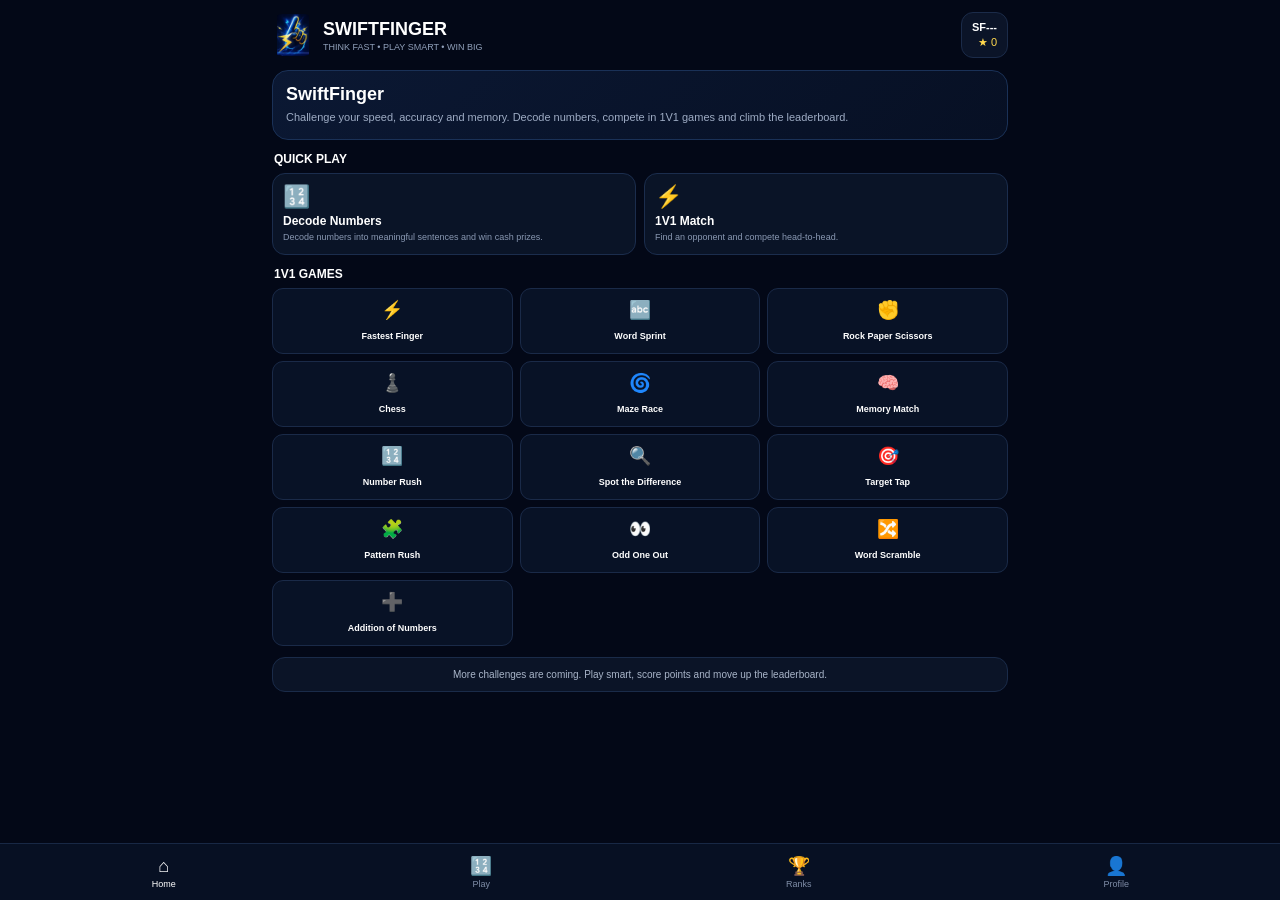
==== index-1.html @ 76d915e6 "Add files via upload" ====
<!DOCTYPE html>
<html lang="en">
<head>
<meta charset="UTF-8">
<meta name="viewport" content="width=device-width,initial-scale=1,maximum-scale=1,user-scalable=no">
<meta name="theme-color" content="#030817">
<title>SwiftFinger</title>
<script src="https://telegram.org/js/telegram-web-app.js"></script>
<style>
*{box-sizing:border-box}html,body{margin:0;padding:0;background:#030817;color:#fff;font-family:Arial,sans-serif}body{padding-bottom:70px}button{font:inherit}
.container{width:min(100%,760px);margin:auto;padding:12px}.header{display:flex;align-items:center;justify-content:space-between;gap:10px;margin-bottom:12px}
.brand{display:flex;align-items:center;gap:9px}.logo{width:42px;height:42px;object-fit:contain;border-radius:10px}.brand-name{font-weight:900;font-size:18px}.tagline{font-size:9px;color:#91a0ba;margin-top:2px}
.player-box{background:#0b1428;border:1px solid #1b2b49;border-radius:12px;padding:8px 10px;text-align:right}.player-id{font-size:11px;font-weight:800}.score{font-size:11px;color:#ffd84d;margin-top:3px}
.hero{background:linear-gradient(135deg,#0b1833,#071024);border:1px solid #1a3157;border-radius:16px;padding:13px;margin-bottom:11px}.hero h1{font-size:18px;margin:0 0 5px}.hero p{font-size:11px;color:#9eacc4;margin:0;line-height:1.45}
.section-title{font-size:12px;font-weight:900;margin:12px 2px 7px;text-transform:uppercase}.feature-grid{display:grid;grid-template-columns:repeat(2,1fr);gap:8px}
.feature{border:1px solid #1b2d4d;border-radius:13px;background:#0a1427;padding:10px;min-height:82px;cursor:pointer}.feature:active{transform:scale(.98)}.feature .icon{font-size:22px;margin-bottom:4px}.feature h3{font-size:12px;margin:0 0 3px}.feature p{font-size:9px;color:#8998b2;margin:0;line-height:1.35}
.game-grid{display:grid;grid-template-columns:repeat(3,1fr);gap:7px}.gameChoice{border:1px solid #1a2a48;background:#081226;color:#fff;border-radius:11px;padding:9px 5px;min-height:66px;text-align:center;cursor:pointer;animation:gameIn .25s ease both;transition:.18s}.gameChoice:active{transform:scale(.96)}.gameChoice .game-icon{font-size:18px;display:block;margin-bottom:4px}.gameChoice .game-name{font-size:9px;font-weight:800;line-height:1.15}
.promo{margin-top:11px;background:#0b1427;border:1px solid #1a2b49;border-radius:13px;padding:11px;font-size:10px;color:#a9b5c9;text-align:center}.bottom-nav{position:fixed;left:0;right:0;bottom:0;background:#071023;border-top:1px solid #182845;display:grid;grid-template-columns:repeat(4,1fr);padding:7px 5px;z-index:50}.nav-btn{background:none;border:0;color:#7f8da7;font-size:9px;padding:4px}.nav-btn span{display:block;font-size:18px;margin-bottom:2px}.nav-btn.active{color:#fff}
.overlay{position:fixed;inset:0;background:rgba(0,0,0,.72);display:none;align-items:center;justify-content:center;padding:18px;z-index:100}.modal{width:min(100%,420px);background:#09142a;border:1px solid #233a60;border-radius:17px;padding:17px}.modal h2{font-size:17px;margin:0 0 7px}.modal p{font-size:11px;color:#9caac0;line-height:1.45}.close{width:100%;border:0;border-radius:10px;padding:10px;background:#162744;color:#fff;margin-top:10px}.status{padding:10px;border-radius:10px;background:#071126;border:1px solid #1a2c4b;font-size:11px;margin-top:9px}.searching{font-weight:900;letter-spacing:.5px}
.announcement{background:#0c1931;border:1px solid #263d63;border-radius:12px;padding:12px;text-align:center}.announcement strong{display:block;font-size:14px;margin-bottom:5px}.announcement small{color:#99a8c0;font-size:10px}@keyframes gameIn{from{opacity:0;transform:translateY(5px)}to{opacity:1;transform:none}}
@media(max-width:380px){.container{padding:9px}.game-grid{gap:5px}.gameChoice{min-height:61px;padding:7px 3px}.gameChoice .game-name{font-size:8px}.feature{min-height:76px;padding:8px}}
</style>
</head>
<body>
<div class="container">
<header class="header"><div class="brand"><img class="logo" src="swiftfinger-logo.png" alt="SwiftFinger"><div><div class="brand-name">SWIFTFINGER</div><div class="tagline">THINK FAST • PLAY SMART • WIN BIG</div></div></div><div class="player-box"><div class="player-id" id="playerId">SF---</div><div class="score">★ <span id="playerScore">0</span></div></div></header>
<section class="hero"><h1>SwiftFinger</h1><p>Challenge your speed, accuracy and memory. Decode numbers, compete in 1V1 games and climb the leaderboard.</p></section>
<div class="section-title">Quick Play</div><div class="feature-grid"><div class="feature" onclick="openDecode()"><div class="icon">🔢</div><h3>Decode Numbers</h3><p>Decode numbers into meaningful sentences and win cash prizes.</p></div><div class="feature" onclick="openMatchMenu()"><div class="icon">⚡</div><h3>1V1 Match</h3><p>Find an opponent and compete head-to-head.</p></div></div>
<div class="section-title">1V1 Games</div><div class="game-grid" id="gameGrid"></div><div class="promo">More challenges are coming. Play smart, score points and move up the leaderboard.</div>
</div>
<nav class="bottom-nav"><button class="nav-btn active" onclick="showHome()"><span>⌂</span>Home</button><button class="nav-btn" onclick="openDecode()"><span>🔢</span>Play</button><button class="nav-btn" onclick="openLeaderboard()"><span>🏆</span>Ranks</button><button class="nav-btn" onclick="openProfile()"><span>👤</span>Profile</button></nav>
<div class="overlay" id="overlay"><div class="modal"><h2 id="modalTitle">SwiftFinger</h2><p id="modalText"></p><div id="modalContent"></div><button class="close" onclick="closeModal()">Close</button></div></div>
<script>
"use strict";
const CONFIG={supabaseUrl:"https://skceglrwxcdkyktbzmnq.supabase.co",telegramAuthUrl:"https://skceglrwxcdkyktbzmnq.supabase.co/functions/v1/telegram-auth",authTimeoutMs:10000,statsRefreshMs:5000,matchmakingTimeoutMs:10000};
const GAME_MODES=[
{key:"fastest_finger",name:"Fastest Finger",icon:"⚡"},{key:"word_sprint",name:"Word Sprint",icon:"🔤"},{key:"rock_paper_scissors",name:"Rock Paper Scissors",icon:"✊"},{key:"chess",name:"Chess",icon:"♟️"},{key:"maze_race",name:"Maze Race",icon:"🌀"},{key:"memory_match",name:"Memory Match",icon:"🧠"},{key:"number_rush",name:"Number Rush",icon:"🔢"},{key:"spot_the_difference",name:"Spot the Difference",icon:"🔍"},{key:"target_tap",name:"Target Tap",icon:"🎯"},{key:"pattern_rush",name:"Pattern Rush",icon:"🧩"},{key:"odd_one_out",name:"Odd One Out",icon:"👀"},{key:"word_scramble",name:"Word Scramble",icon:"🔀"},{key:"addition_of_numbers",name:"Addition of Numbers",icon:"➕"}];
let currentPlayer=null,currentMatch=null,matchmakingBusy=false;
function $(id){return document.getElementById(id)}
function showModal(title,text,content=""){$("modalTitle").textContent=title;$("modalText").textContent=text;$("modalContent").innerHTML=content;$("overlay").style.display="flex"}
function closeModal(){$("overlay").style.display="none"}
function showHome(){closeModal();window.scrollTo({top:0,behavior:"smooth"})}
function fetchWithTimeout(url,options={},timeout=10000){const c=new AbortController(),t=setTimeout(()=>c.abort(),timeout);return fetch(url,{...options,signal:c.signal}).finally(()=>clearTimeout(t))}
function displayPlayer(player){currentPlayer=player;if(!player)return;const id=Number(player.id||0);$("playerId").textContent=id?"SF"+String(id).padStart(3,"0")+" ✓":"SF---";$("playerScore").textContent=Number(player.rating||player.score||0)}
function buildGameGrid(){const grid=$("gameGrid");GAME_MODES.forEach((mode,i)=>{const b=document.createElement("button");b.className="gameChoice";b.style.animationDelay=i*35+"ms";b.innerHTML='<span class="game-icon">'+mode.icon+'</span><span class="game-name">'+mode.name+"</span>";b.onclick=()=>findMatch(mode.key);grid.appendChild(b)})}
async function initializeTelegram(){try{if(window.Telegram&&Telegram.WebApp){Telegram.WebApp.ready();Telegram.WebApp.expand();console.log("Telegram Web App initialized")}}catch(e){console.error(e)}}
async function authenticateTelegram(){const tg=window.Telegram&&Telegram.WebApp?Telegram.WebApp:null,initData=tg?tg.initData:"";if(!initData)return null;try{const r=await fetchWithTimeout(CONFIG.telegramAuthUrl,{method:"POST",headers:{"Content-Type":"application/json"},body:JSON.stringify({initData})},CONFIG.authTimeoutMs);if(!r.ok)throw new Error("Authentication HTTP "+r.status);const d=await r.json(),p=d.player||d.user||d;if(p&&p.id)displayPlayer(p);return p}catch(e){console.error("Telegram authentication:",e);return null}}
async function refreshStats(){try{const r=await fetchWithTimeout(CONFIG.supabaseUrl+"/rest/v1/rpc/get_matchmaking_stats",{method:"POST",headers:{"Content-Type":"application/json"}},5000);if(r.ok)console.log("Matchmaking stats:",await r.json())}catch(e){console.warn("Stats refresh:",e)}}
function openDecode(){showModal("Decode Numbers","The Decode Numbers challenge will open here.",'<div class="announcement"><strong>🔢 Decode Numbers</strong><small>Decode the number sequence into a meaningful sentence.</small></div>')}
function openLeaderboard(){showModal("Leaderboard","Leaderboard is available from the SwiftFinger ranking section.")}
function openProfile(){if(currentPlayer)showModal("Profile","Your SwiftFinger player profile.",'<div class="status">Player ID: SF'+String(currentPlayer.id).padStart(3,"0")+'<br>Rating: '+Number(currentPlayer.rating||0)+"</div>");else showModal("Profile","Your player profile will appear after Telegram authentication.")}
function openMatchMenu(){showModal("1V1 Match","Choose a game below to search for an opponent.",'<div class="status">Select any 1V1 game card. SwiftFinger will search for another player in the same mode.</div>')}
function setGameButtonsDisabled(d){document.querySelectorAll(".gameChoice").forEach(b=>{b.disabled=d;b.style.opacity=d?".55":"1"})}
async function findMatch(key){
if(matchmakingBusy)return;if(!currentPlayer||!currentPlayer.id){showModal("Player Required","Your SwiftFinger player account has not been authenticated yet.");return}
matchmakingBusy=true;currentMatch=null;setGameButtonsDisabled(true);const mode=GAME_MODES.find(m=>m.key===key);
showModal("1V1 Match","Searching for an opponent...",'<div class="status searching">SEARCHING...</div>');
try{
const r=await fetchWithTimeout(CONFIG.supabaseUrl+"/rest/v1/rpc/find_match",{method:"POST",headers:{"Content-Type":"application/json","Accept":"application/json"},body:JSON.stringify({p_player_id:Number(currentPlayer.id),p_game_mode_key:key})},CONFIG.matchmakingTimeoutMs);
const raw=await r.text();let d=null;try{d=raw?JSON.parse(raw):null}catch(e){d=raw}console.log("find_match response:",r.status,d);
if(!r.ok)throw new Error((d&&d.message)||(d&&d.error)||"Matchmaking failed (HTTP "+r.status+")");
const m=Array.isArray(d)?d[0]:d;if(!m)throw new Error("No match response received.");currentMatch=m;
if(m.status==="waiting")showModal("Searching...","You're in the matchmaking queue for "+(mode?mode.name:key)+".",'<div class="status">Waiting for another player to join. Keep this screen open.</div>');
else if(m.status==="active")showModal("Match Found! ⚡","Your opponent has been found.",'<div class="status">Match ID: '+String(m.id||"")+'<br>Game: '+(mode?mode.name:key)+'<br>Player 1: '+String(m.player1_id)+'<br>Player 2: '+String(m.player2_id)+"</div>");
else showModal("Match Update","Match status: "+String(m.status||"unknown"));
}catch(e){console.error("findMatch error:",e);showModal("Matchmaking Error",e&&e.message?e.message:"Unable to find a match.",'<div class="status">Please try again.</div>')}
finally{matchmakingBusy=false;setGameButtonsDisabled(false)}
}
window.addEventListener("unhandledrejection",e=>console.error("SwiftFinger promise:",e.reason));
buildGameGrid();
async function initialize(){console.log("Starting SwiftFinger");await initializeTelegram();await authenticateTelegram();await refreshStats();setInterval(refreshStats,CONFIG.statsRefreshMs);console.log("SwiftFinger initialized")}
initialize();
</script>
</body>
</html>
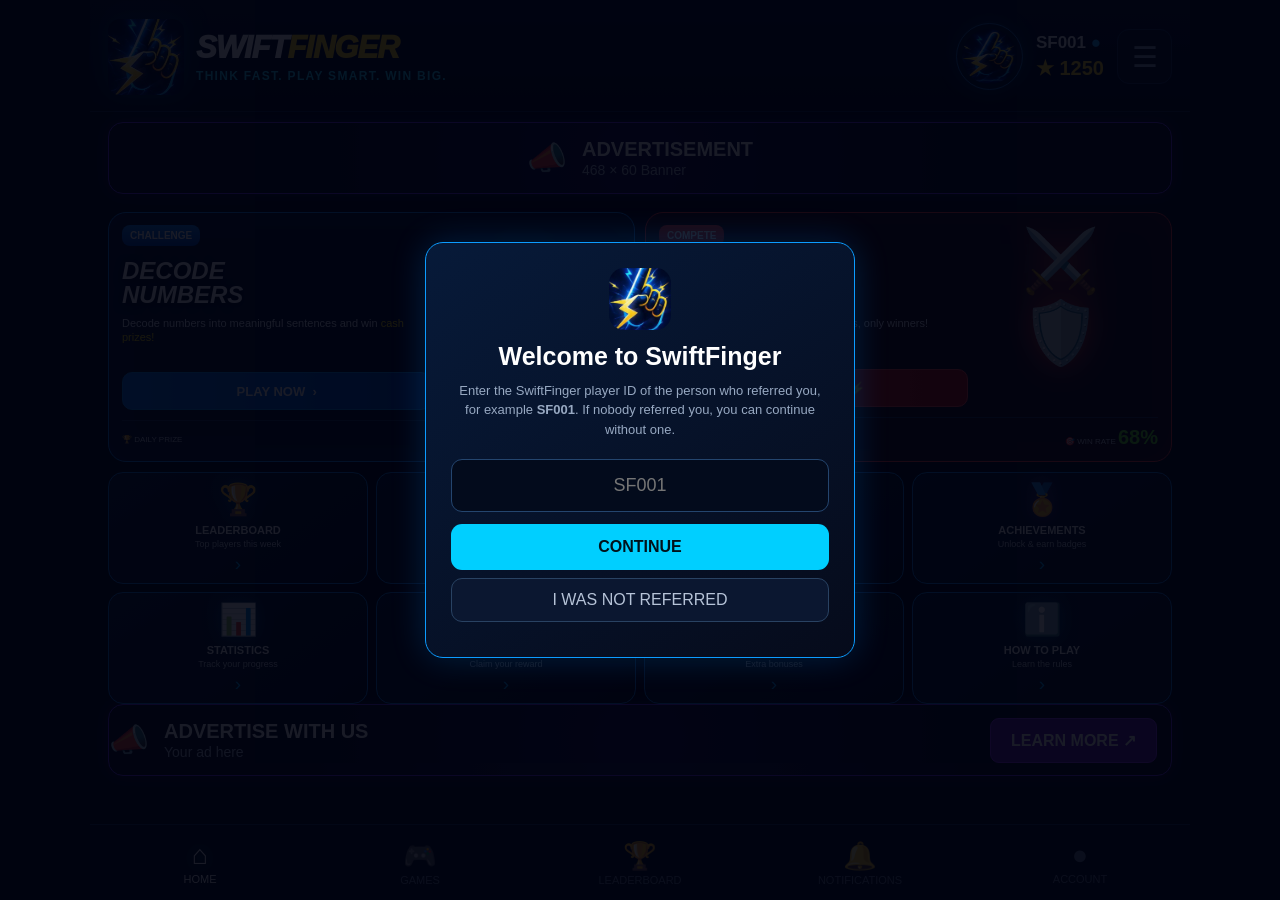
==== commit 0a5d1977: "Add files via upload" ====
--- a/index-1.html
+++ b/index-1.html
@@ -7,69 +7,715 @@
 <title>SwiftFinger</title>
 <script src="https://telegram.org/js/telegram-web-app.js"></script>
 <style>
-*{box-sizing:border-box}html,body{margin:0;padding:0;background:#030817;color:#fff;font-family:Arial,sans-serif}body{padding-bottom:70px}button{font:inherit}
-.container{width:min(100%,760px);margin:auto;padding:12px}.header{display:flex;align-items:center;justify-content:space-between;gap:10px;margin-bottom:12px}
-.brand{display:flex;align-items:center;gap:9px}.logo{width:42px;height:42px;object-fit:contain;border-radius:10px}.brand-name{font-weight:900;font-size:18px}.tagline{font-size:9px;color:#91a0ba;margin-top:2px}
-.player-box{background:#0b1428;border:1px solid #1b2b49;border-radius:12px;padding:8px 10px;text-align:right}.player-id{font-size:11px;font-weight:800}.score{font-size:11px;color:#ffd84d;margin-top:3px}
-.hero{background:linear-gradient(135deg,#0b1833,#071024);border:1px solid #1a3157;border-radius:16px;padding:13px;margin-bottom:11px}.hero h1{font-size:18px;margin:0 0 5px}.hero p{font-size:11px;color:#9eacc4;margin:0;line-height:1.45}
-.section-title{font-size:12px;font-weight:900;margin:12px 2px 7px;text-transform:uppercase}.feature-grid{display:grid;grid-template-columns:repeat(2,1fr);gap:8px}
-.feature{border:1px solid #1b2d4d;border-radius:13px;background:#0a1427;padding:10px;min-height:82px;cursor:pointer}.feature:active{transform:scale(.98)}.feature .icon{font-size:22px;margin-bottom:4px}.feature h3{font-size:12px;margin:0 0 3px}.feature p{font-size:9px;color:#8998b2;margin:0;line-height:1.35}
-.game-grid{display:grid;grid-template-columns:repeat(3,1fr);gap:7px}.gameChoice{border:1px solid #1a2a48;background:#081226;color:#fff;border-radius:11px;padding:9px 5px;min-height:66px;text-align:center;cursor:pointer;animation:gameIn .25s ease both;transition:.18s}.gameChoice:active{transform:scale(.96)}.gameChoice .game-icon{font-size:18px;display:block;margin-bottom:4px}.gameChoice .game-name{font-size:9px;font-weight:800;line-height:1.15}
-.promo{margin-top:11px;background:#0b1427;border:1px solid #1a2b49;border-radius:13px;padding:11px;font-size:10px;color:#a9b5c9;text-align:center}.bottom-nav{position:fixed;left:0;right:0;bottom:0;background:#071023;border-top:1px solid #182845;display:grid;grid-template-columns:repeat(4,1fr);padding:7px 5px;z-index:50}.nav-btn{background:none;border:0;color:#7f8da7;font-size:9px;padding:4px}.nav-btn span{display:block;font-size:18px;margin-bottom:2px}.nav-btn.active{color:#fff}
-.overlay{position:fixed;inset:0;background:rgba(0,0,0,.72);display:none;align-items:center;justify-content:center;padding:18px;z-index:100}.modal{width:min(100%,420px);background:#09142a;border:1px solid #233a60;border-radius:17px;padding:17px}.modal h2{font-size:17px;margin:0 0 7px}.modal p{font-size:11px;color:#9caac0;line-height:1.45}.close{width:100%;border:0;border-radius:10px;padding:10px;background:#162744;color:#fff;margin-top:10px}.status{padding:10px;border-radius:10px;background:#071126;border:1px solid #1a2c4b;font-size:11px;margin-top:9px}.searching{font-weight:900;letter-spacing:.5px}
-.announcement{background:#0c1931;border:1px solid #263d63;border-radius:12px;padding:12px;text-align:center}.announcement strong{display:block;font-size:14px;margin-bottom:5px}.announcement small{color:#99a8c0;font-size:10px}@keyframes gameIn{from{opacity:0;transform:translateY(5px)}to{opacity:1;transform:none}}
-@media(max-width:380px){.container{padding:9px}.game-grid{gap:5px}.gameChoice{min-height:61px;padding:7px 3px}.gameChoice .game-name{font-size:8px}.feature{min-height:76px;padding:8px}}
+*{box-sizing:border-box;margin:0;padding:0}
+html,body{min-height:100%;background:#030817;color:#fff;font-family:Arial,Helvetica,sans-serif}
+body{padding-bottom:82px}
+button{font:inherit}
+button:active{transform:scale(.98)}
+.hidden{display:none!important}
+#loadingScreen{position:fixed;inset:0;z-index:99999;background:#030817;display:flex;flex-direction:column;align-items:center;justify-content:center}
+.loadingLogo{width:82px;height:82px;object-fit:cover;border-radius:20px;box-shadow:0 0 35px rgba(0,170,255,.35)}
+.loadingTitle{margin-top:16px;font-size:25px;font-weight:900;letter-spacing:2px}
+.loadingText{margin-top:8px;color:#8ea1bd;font-size:13px}
+.spinner{width:30px;height:30px;margin-top:20px;border:3px solid #182849;border-top-color:#00d9ff;border-radius:50%;animation:spin .8s linear infinite}
+@keyframes spin{to{transform:rotate(360deg)}}
+#app{display:none;max-width:1100px;margin:auto}
+.header{min-height:112px;padding:12px 18px 10px;display:flex;align-items:center;justify-content:space-between;border-bottom:1px solid #12264a;background:linear-gradient(180deg,#07112c,#030817)}
+.brandArea{display:flex;align-items:center;min-width:0}
+.brandLogo{width:76px;height:76px;object-fit:cover;border-radius:12px;margin-right:12px;filter:drop-shadow(0 0 12px rgba(0,178,255,.25))}
+.brandName{font-size:31px;font-weight:1000;font-style:italic;letter-spacing:-1px}
+.brandName span{color:#ffd21a}
+.tagline{margin-top:3px;color:#28d7ff;font-size:12px;font-weight:bold;letter-spacing:1.3px}
+.playerArea{display:flex;align-items:center;gap:13px}
+.avatar{width:67px;height:67px;border:1px solid #2472ba;border-radius:50%;padding:5px;background:#07152f;box-shadow:0 0 18px rgba(0,180,255,.25)}
+.playerInfo{text-align:left}
+.playerId{font-size:17px;font-weight:900}
+.verified{color:#22aaff}
+.playerScore{color:#ffd21a;font-size:20px;font-weight:900;margin-top:3px}
+.menuBtn{width:55px;height:55px;border:1px solid #1a3560;border-radius:12px;background:#07142c;color:#9cb0cc;font-size:29px}
+.main{padding:10px 18px 24px}
+.adTop,.adBottom{border:1px solid #7138ff;border-radius:15px;background:radial-gradient(circle at 50% 50%,#17134a,#070b20 65%);min-height:72px;display:flex;align-items:center;justify-content:center;margin-bottom:18px;box-shadow:0 0 16px rgba(102,51,255,.18)}
+.adIcon{font-size:32px;margin-right:15px}
+.adText{text-align:left}
+.adText strong{display:block;font-size:20px}
+.adText small{color:#b7c2d8;font-size:14px}
+.heroGrid{display:grid;grid-template-columns:repeat(2,minmax(0,1fr));gap:10px}
+.heroCard{position:relative;min-height:250px;border-radius:18px;overflow:hidden;background:#07132e;border:1px solid #168dff;box-shadow:inset 0 0 35px rgba(0,75,180,.15)}
+.heroCard.red{border-color:#ff3e3e;background:#170b16;box-shadow:inset 0 0 35px rgba(255,30,30,.12)}
+.heroCard .art{position:absolute;right:0;top:13%;width:42%;height:42%;display:flex;align-items:center;justify-content:center;font-size:72px;opacity:.95;text-shadow:0 0 35px #00baff}
+.heroCard.red .art{font-size:62px;text-shadow:0 0 30px #ff3b3b}
+.cardContent{position:relative;z-index:2;padding:12px 13px;height:100%;display:flex;flex-direction:column}
+.badge{display:inline-flex;align-items:center;align-self:flex-start;padding:5px 8px;border-radius:8px;background:linear-gradient(#168aff,#034bc4);font-size:10px;font-weight:900}
+.red .badge{background:linear-gradient(#ff4a4a,#be1111)}
+.heroCard h2{font-size:24px;line-height:.98;margin-top:13px;font-style:italic;max-width:57%;text-shadow:0 2px 8px #000}
+.red h2{max-width:55%}
+.heroDesc{font-size:11px;line-height:1.3;color:#eef4ff;max-width:58%;margin-top:10px}
+.heroDesc em{color:#ffe000;font-style:normal}
+.playBtn{margin-top:auto;margin-bottom:10px;width:62%;min-height:38px;border:1px solid #0d96ff;border-radius:10px;background:linear-gradient(90deg,#087cff,#0953cf);color:#fff;font-size:13px;font-weight:900}
+.red .playBtn{border-color:#ff4545;background:linear-gradient(90deg,#e72525,#bd1010)}
+.cardStats{border-top:1px solid #1c3761;padding-top:8px;display:flex;justify-content:space-between;align-items:center}
+.statLabel{font-size:8px;color:#d7deec;text-transform:uppercase}
+.statValue{font-size:17px;color:#61ef25;font-weight:900}
+.tiles{display:grid;grid-template-columns:repeat(4,1fr);gap:8px;margin-top:10px}
+.tile{min-height:112px;border:1px solid #1584ed;border-radius:15px;background:linear-gradient(145deg,#071b3d,#061025);display:flex;flex-direction:column;align-items:center;justify-content:center;text-align:center;padding:8px;cursor:pointer}
+.tileIcon{font-size:31px;margin-bottom:6px;filter:drop-shadow(0 0 9px rgba(0,160,255,.4))}
+.tile:nth-child(3) .tileIcon,.tile:nth-child(4) .tileIcon,.tile:nth-child(6) .tileIcon{filter:drop-shadow(0 0 9px rgba(160,60,255,.45))}
+.tile h3{font-size:11px;margin-bottom:3px}
+.tile p{font-size:9px;color:#d0d8e8;line-height:1.3}
+.arrow{color:#00aaff;font-size:19px;margin-top:2px}
+.screen{display:none}
+.screen.active{display:block}
+.backRow{display:flex;align-items:center;gap:12px;margin:8px 0 15px}
+.backBtn{border:1px solid #1a3a66;background:#07152e;color:#dce8ff;border-radius:10px;padding:10px 14px}
+.screenTitle{font-size:28px;font-weight:900}
+.matchStats{display:grid;grid-template-columns:repeat(3,1fr);gap:10px;margin-bottom:15px}
+.matchStat{border:1px solid #174b7d;border-radius:12px;background:#07152e;padding:13px;text-align:center}
+.matchStat strong{display:block;font-size:24px;color:#20d9ff}
+.matchStat span{font-size:11px;color:#9eacc2;text-transform:uppercase}
+.gameList{display:grid;grid-template-columns:repeat(3,1fr);gap:8px}
+.gameChoice{border:1px solid #194a78;background:#07152e;border-radius:11px;padding:10px;cursor:pointer;transition:transform .18s ease,box-shadow .22s ease,border-color .22s ease;animation:gameIn .42s ease both}
+.gameChoice .gameIcon{font-size:27px;transition:transform .22s ease}
+.gameChoice h3{margin-top:5px;font-size:13px}
+.gameChoice p{margin-top:3px;color:#8294af;font-size:10px;line-height:1.25}
+.matchBtn{margin-top:8px;width:100%;border:0;border-radius:8px;background:#0a8fff;color:#fff;padding:8px;font-size:11px;font-weight:900;transition:transform .18s ease,filter .18s ease}
+@keyframes gameIn{from{opacity:0;transform:translateY(8px)}to{opacity:1;transform:translateY(0)}}
+.gameChoice:hover{transform:translateY(-2px);border-color:#00aaff;box-shadow:0 0 15px rgba(0,170,255,.16)}
+.gameChoice:hover .gameIcon{transform:scale(1.08)}
+.matchBtn:hover{filter:brightness(1.12)}
+#referralOverlay{position:fixed;inset:0;background:rgba(0,3,15,.9);z-index:90000;display:none;align-items:center;justify-content:center;padding:20px}
+.referralBox{width:100%;max-width:430px;border:1px solid #0c9cff;border-radius:18px;background:linear-gradient(145deg,#071a39,#060b1b);padding:25px;box-shadow:0 0 35px rgba(0,150,255,.2)}
+.referralLogo{width:62px;height:62px;border-radius:15px;object-fit:cover;display:block;margin:0 auto 12px}
+.referralBox h2{text-align:center;font-size:25px}
+.referralBox p{text-align:center;color:#98a9c2;font-size:13px;line-height:1.5;margin:10px 0 20px}
+.referralInput{width:100%;padding:15px;border-radius:11px;border:1px solid #24456e;background:#030b1c;color:#fff;outline:none;font-size:18px;text-align:center;text-transform:uppercase}
+.referralContinue{width:100%;padding:14px;margin-top:12px;border:0;border-radius:11px;background:#00cfff;color:#00121b;font-weight:900}
+.skipBtn{width:100%;padding:12px;margin-top:8px;border:1px solid #294262;border-radius:11px;background:#0b1730;color:#b6c3d7}
+.modal{position:fixed;inset:0;z-index:7000;background:rgba(0,0,0,.78);display:none;align-items:center;justify-content:center;padding:20px}
+.modalBox{max-width:430px;width:100%;background:#08152d;border:1px solid #1c6db1;border-radius:17px;padding:22px}
+.modalBox h2{font-size:23px}
+.modalBox p{color:#a8b5c9;line-height:1.5;font-size:13px;margin-top:10px}
+.closeBtn{width:100%;padding:13px;margin-top:16px;border:1px solid #294565;border-radius:10px;background:#101f3a;color:#fff}
+#toast{position:fixed;z-index:8000;left:50%;bottom:88px;transform:translateX(-50%);display:none;background:#101e36;border:1px solid #315174;border-radius:10px;padding:12px 17px;font-size:13px;white-space:nowrap}
+.bottomNav{position:fixed;left:0;right:0;bottom:0;height:76px;background:rgba(4,12,29,.97);border-top:1px solid #17355d;display:grid;grid-template-columns:repeat(5,1fr);z-index:6000;max-width:1100px;margin:auto}
+.navBtn{border:0;background:none;color:#697b98;font-size:11px;cursor:pointer}
+.navBtn span{display:block;font-size:27px;margin-bottom:2px}
+.navBtn.active{color:#fff}
+.navBtn.active span{filter:drop-shadow(0 0 8px #00baff)}
+@media(max-width:480px){
+.header{padding:8px 9px}.main{padding:7px 9px 18px}
+.brandLogo{width:50px;height:50px;margin-right:6px}.brandName{font-size:18px}
+.tagline{font-size:7px;letter-spacing:.6px}.playerId{font-size:11px}
+.playerScore{font-size:14px}.avatar{display:none}.menuBtn{width:40px;height:40px}
+.adTop{min-height:55px}.adIcon{font-size:22px}.adText strong{font-size:14px}.adText small{font-size:10px}
+.heroGrid{grid-template-columns:repeat(2,minmax(0,1fr));gap:6px}
+.heroCard{min-height:190px;border-radius:12px}
+.cardContent{padding:9px}
+.badge{padding:4px 6px;font-size:8px}
+.heroCard h2{font-size:18px;margin-top:11px}
+.heroDesc{font-size:8px;margin-top:8px;max-width:60%}
+.playBtn{font-size:9px;width:68%;min-height:29px;margin-bottom:7px}
+.heroCard .art{right:-2%;top:16%;font-size:48px}
+.heroCard.red .art{font-size:42px}
+.cardStats{padding-top:6px}.statLabel{font-size:7px}.statValue{font-size:14px}
+.tiles{grid-template-columns:repeat(4,1fr);gap:6px}.tile{min-height:86px;padding:6px}
+.tileIcon{font-size:23px;margin-bottom:4px}.tile h3{font-size:8px}.tile p{font-size:6.5px}.arrow{font-size:16px}
+.matchStats{grid-template-columns:1fr 1fr 1fr}.matchStat strong{font-size:18px}.matchStat span{font-size:8px}
+.gameList{grid-template-columns:repeat(2,1fr);gap:7px}.gameChoice{padding:9px}
+}
 </style>
 </head>
 <body>
-<div class="container">
-<header class="header"><div class="brand"><img class="logo" src="swiftfinger-logo.png" alt="SwiftFinger"><div><div class="brand-name">SWIFTFINGER</div><div class="tagline">THINK FAST • PLAY SMART • WIN BIG</div></div></div><div class="player-box"><div class="player-id" id="playerId">SF---</div><div class="score">★ <span id="playerScore">0</span></div></div></header>
-<section class="hero"><h1>SwiftFinger</h1><p>Challenge your speed, accuracy and memory. Decode numbers, compete in 1V1 games and climb the leaderboard.</p></section>
-<div class="section-title">Quick Play</div><div class="feature-grid"><div class="feature" onclick="openDecode()"><div class="icon">🔢</div><h3>Decode Numbers</h3><p>Decode numbers into meaningful sentences and win cash prizes.</p></div><div class="feature" onclick="openMatchMenu()"><div class="icon">⚡</div><h3>1V1 Match</h3><p>Find an opponent and compete head-to-head.</p></div></div>
-<div class="section-title">1V1 Games</div><div class="game-grid" id="gameGrid"></div><div class="promo">More challenges are coming. Play smart, score points and move up the leaderboard.</div>
-</div>
-<nav class="bottom-nav"><button class="nav-btn active" onclick="showHome()"><span>⌂</span>Home</button><button class="nav-btn" onclick="openDecode()"><span>🔢</span>Play</button><button class="nav-btn" onclick="openLeaderboard()"><span>🏆</span>Ranks</button><button class="nav-btn" onclick="openProfile()"><span>👤</span>Profile</button></nav>
-<div class="overlay" id="overlay"><div class="modal"><h2 id="modalTitle">SwiftFinger</h2><p id="modalText"></p><div id="modalContent"></div><button class="close" onclick="closeModal()">Close</button></div></div>
+
+<div id="loadingScreen">
+<img class="loadingLogo" src="swiftfinger-logo.png" alt="SwiftFinger">
+<div class="loadingTitle">SWIFTFINGER</div>
+<div id="loadingText" class="loadingText">Starting SwiftFinger...</div>
+<div class="spinner"></div>
+</div>
+
+<div id="referralOverlay">
+<div class="referralBox">
+<img class="referralLogo" src="swiftfinger-logo.png" alt="">
+<h2>Welcome to SwiftFinger</h2>
+<p>Enter the SwiftFinger player ID of the person who referred you, for example <b>SF001</b>. If nobody referred you, you can continue without one.</p>
+<input id="referralInput" class="referralInput" maxlength="12" placeholder="SF001" autocomplete="off">
+<button class="referralContinue" onclick="submitReferral()">CONTINUE</button>
+<button class="skipBtn" onclick="submitReferral(true)">I WAS NOT REFERRED</button>
+<div id="referralError" style="color:#ff7070;text-align:center;font-size:12px;margin-top:10px"></div>
+</div>
+</div>
+
+<div id="app">
+<header class="header">
+<div class="brandArea">
+<img class="brandLogo" src="swiftfinger-logo.png" alt="SwiftFinger logo">
+<div>
+<div class="brandName">SWIFT<span>FINGER</span></div>
+<div class="tagline">THINK FAST. PLAY SMART. WIN BIG.</div>
+</div>
+</div>
+<div class="playerArea">
+<img class="avatar" src="swiftfinger-logo.png" alt="">
+<div class="playerInfo">
+<div id="playerId" class="playerId">SF001 <span class="verified">●</span></div>
+<div id="playerScore" class="playerScore">★ 1250</div>
+</div>
+<button class="menuBtn" onclick="showToast('Menu')">☰</button>
+</div>
+</header>
+
+<main class="main">
+<section id="homeScreen" class="screen active">
+<div class="adTop"><div class="adIcon">📣</div><div class="adText"><strong>ADVERTISEMENT</strong><small>468 × 60 Banner</small></div></div>
+<div class="heroGrid">
+<div class="heroCard">
+<div class="art">❓</div>
+<div class="cardContent">
+<span class="badge">CHALLENGE</span>
+<h2>DECODE<br>NUMBERS</h2>
+<p class="heroDesc">Decode numbers into meaningful sentences and win <em>cash prizes!</em></p>
+<button class="playBtn" onclick="showToast('Decode Numbers coming next')">PLAY NOW &nbsp;›</button>
+<div class="cardStats"><span class="statLabel">🏆 DAILY PRIZE</span><strong class="statValue">$10</strong></div>
+</div>
+</div>
+<div class="heroCard red">
+<div class="art">⚔️<br>🛡️</div>
+<div class="cardContent">
+<span class="badge">COMPETE</span>
+<h2>1V1<br>MATCH</h2>
+<p class="heroDesc">Play 1V1 games in <em>5 attempts.</em> No draws, only winners!</p>
+<button class="playBtn" onclick="open1v1()">FIND MATCH &nbsp;⚡</button>
+<div class="cardStats"><span class="statLabel">⚔️ WIN STREAK <b id="winStreak">7</b></span><span class="statLabel">🎯 WIN RATE <b id="winRate" style="color:#62ef22;font-size:20px">68%</b></span></div>
+</div>
+</div>
+</div>
+
+<div class="tiles">
+<div class="tile" onclick="showToast('Leaderboard')"><div class="tileIcon">🏆</div><h3>LEADERBOARD</h3><p>Top players this week</p><div class="arrow">›</div></div>
+<div class="tile" onclick="showToast('Profile')"><div class="tileIcon">👤</div><h3>PROFILE</h3><p>View your stats</p><div class="arrow">›</div></div>
+<div class="tile" onclick="showToast('Referral system')"><div class="tileIcon">👥</div><h3>REFER FRIENDS</h3><p>Invite & earn rewards</p><div class="arrow">›</div></div>
+<div class="tile" onclick="showToast('Achievements')"><div class="tileIcon">🏅</div><h3>ACHIEVEMENTS</h3><p>Unlock & earn badges</p><div class="arrow">›</div></div>
+<div class="tile" onclick="showToast('Statistics')"><div class="tileIcon">📊</div><h3>STATISTICS</h3><p>Track your progress</p><div class="arrow">›</div></div>
+<div class="tile" onclick="showToast('Daily Rewards')"><div class="tileIcon">🎁</div><h3>DAILY REWARDS</h3><p>Claim your reward</p><div class="arrow">›</div></div>
+<div class="tile" onclick="showToast('Bonus')"><div class="tileIcon">💎</div><h3>BONUS</h3><p>Extra bonuses</p><div class="arrow">›</div></div>
+<div class="tile" onclick="showToast('How to Play')"><div class="tileIcon">ℹ️</div><h3>HOW TO PLAY</h3><p>Learn the rules</p><div class="arrow">›</div></div>
+</div>
+
+<div class="adBottom"><div class="adIcon">📣</div><div class="adText"><strong>ADVERTISE WITH US</strong><small>Your ad here</small></div><button style="margin-left:auto;margin-right:14px;padding:12px 20px;border:1px solid #9d39ff;border-radius:9px;background:#6322b7;color:#fff;font-weight:900" onclick="showToast('Advertising information')">LEARN MORE ↗</button></div>
+</section>
+
+<section id="oneVsOneScreen" class="screen">
+<div class="backRow"><button class="backBtn" onclick="showHome()">‹ BACK</button><div class="screenTitle">1V1 MATCH</div></div>
+<div class="matchStats">
+<div class="matchStat"><strong id="waitingPlayers">—</strong><span>Players Waiting</span></div>
+<div class="matchStat"><strong id="activeMatches">—</strong><span>Active Matches</span></div>
+<div class="matchStat"><strong id="unmatchedPlayers">—</strong><span>Unmatched</span></div>
+</div>
+<p style="color:#91a3be;font-size:13px;margin-bottom:15px">Choose any game. Matchmaking is shuffled. Every completed 1V1 produces a winner and a loser.</p>
+<div id="gameList" class="gameList"></div>
+</section>
+</main>
+
+<nav class="bottomNav">
+<button class="navBtn active" id="navHome" onclick="showHome()"><span>⌂</span>HOME</button>
+<button class="navBtn" id="navGames" onclick="open1v1()"><span>🎮</span>GAMES</button>
+<button class="navBtn" onclick="showToast('Leaderboard')"><span>🏆</span>LEADERBOARD</button>
+<button class="navBtn" onclick="showToast('Notifications')"><span>🔔</span>NOTIFICATIONS</button>
+<button class="navBtn" onclick="showToast('Account')"><span>●</span>ACCOUNT</button>
+</nav>
+</div>
+
+<div id="modal" class="modal">
+<div class="modalBox">
+<h2 id="modalTitle">SwiftFinger</h2>
+<p id="modalText"></p>
+<button class="closeBtn" onclick="closeModal()">CLOSE</button>
+</div>
+</div>
+
+<div id="toast"></div>
+
 <script>
 "use strict";
-const CONFIG={supabaseUrl:"https://skceglrwxcdkyktbzmnq.supabase.co",telegramAuthUrl:"https://skceglrwxcdkyktbzmnq.supabase.co/functions/v1/telegram-auth",authTimeoutMs:10000,statsRefreshMs:5000,matchmakingTimeoutMs:10000};
-const GAME_MODES=[
-{key:"fastest_finger",name:"Fastest Finger",icon:"⚡"},{key:"word_sprint",name:"Word Sprint",icon:"🔤"},{key:"rock_paper_scissors",name:"Rock Paper Scissors",icon:"✊"},{key:"chess",name:"Chess",icon:"♟️"},{key:"maze_race",name:"Maze Race",icon:"🌀"},{key:"memory_match",name:"Memory Match",icon:"🧠"},{key:"number_rush",name:"Number Rush",icon:"🔢"},{key:"spot_the_difference",name:"Spot the Difference",icon:"🔍"},{key:"target_tap",name:"Target Tap",icon:"🎯"},{key:"pattern_rush",name:"Pattern Rush",icon:"🧩"},{key:"odd_one_out",name:"Odd One Out",icon:"👀"},{key:"word_scramble",name:"Word Scramble",icon:"🔀"},{key:"addition_of_numbers",name:"Addition of Numbers",icon:"➕"}];
-let currentPlayer=null,currentMatch=null,matchmakingBusy=false;
-function $(id){return document.getElementById(id)}
-function showModal(title,text,content=""){$("modalTitle").textContent=title;$("modalText").textContent=text;$("modalContent").innerHTML=content;$("overlay").style.display="flex"}
-function closeModal(){$("overlay").style.display="none"}
-function showHome(){closeModal();window.scrollTo({top:0,behavior:"smooth"})}
-function fetchWithTimeout(url,options={},timeout=10000){const c=new AbortController(),t=setTimeout(()=>c.abort(),timeout);return fetch(url,{...options,signal:c.signal}).finally(()=>clearTimeout(t))}
-function displayPlayer(player){currentPlayer=player;if(!player)return;const id=Number(player.id||0);$("playerId").textContent=id?"SF"+String(id).padStart(3,"0")+" ✓":"SF---";$("playerScore").textContent=Number(player.rating||player.score||0)}
-function buildGameGrid(){const grid=$("gameGrid");GAME_MODES.forEach((mode,i)=>{const b=document.createElement("button");b.className="gameChoice";b.style.animationDelay=i*35+"ms";b.innerHTML='<span class="game-icon">'+mode.icon+'</span><span class="game-name">'+mode.name+"</span>";b.onclick=()=>findMatch(mode.key);grid.appendChild(b)})}
-async function initializeTelegram(){try{if(window.Telegram&&Telegram.WebApp){Telegram.WebApp.ready();Telegram.WebApp.expand();console.log("Telegram Web App initialized")}}catch(e){console.error(e)}}
-async function authenticateTelegram(){const tg=window.Telegram&&Telegram.WebApp?Telegram.WebApp:null,initData=tg?tg.initData:"";if(!initData)return null;try{const r=await fetchWithTimeout(CONFIG.telegramAuthUrl,{method:"POST",headers:{"Content-Type":"application/json"},body:JSON.stringify({initData})},CONFIG.authTimeoutMs);if(!r.ok)throw new Error("Authentication HTTP "+r.status);const d=await r.json(),p=d.player||d.user||d;if(p&&p.id)displayPlayer(p);return p}catch(e){console.error("Telegram authentication:",e);return null}}
-async function refreshStats(){try{const r=await fetchWithTimeout(CONFIG.supabaseUrl+"/rest/v1/rpc/get_matchmaking_stats",{method:"POST",headers:{"Content-Type":"application/json"}},5000);if(r.ok)console.log("Matchmaking stats:",await r.json())}catch(e){console.warn("Stats refresh:",e)}}
-function openDecode(){showModal("Decode Numbers","The Decode Numbers challenge will open here.",'<div class="announcement"><strong>🔢 Decode Numbers</strong><small>Decode the number sequence into a meaningful sentence.</small></div>')}
-function openLeaderboard(){showModal("Leaderboard","Leaderboard is available from the SwiftFinger ranking section.")}
-function openProfile(){if(currentPlayer)showModal("Profile","Your SwiftFinger player profile.",'<div class="status">Player ID: SF'+String(currentPlayer.id).padStart(3,"0")+'<br>Rating: '+Number(currentPlayer.rating||0)+"</div>");else showModal("Profile","Your player profile will appear after Telegram authentication.")}
-function openMatchMenu(){showModal("1V1 Match","Choose a game below to search for an opponent.",'<div class="status">Select any 1V1 game card. SwiftFinger will search for another player in the same mode.</div>')}
-function setGameButtonsDisabled(d){document.querySelectorAll(".gameChoice").forEach(b=>{b.disabled=d;b.style.opacity=d?".55":"1"})}
-async function findMatch(key){
-if(matchmakingBusy)return;if(!currentPlayer||!currentPlayer.id){showModal("Player Required","Your SwiftFinger player account has not been authenticated yet.");return}
-matchmakingBusy=true;currentMatch=null;setGameButtonsDisabled(true);const mode=GAME_MODES.find(m=>m.key===key);
-showModal("1V1 Match","Searching for an opponent...",'<div class="status searching">SEARCHING...</div>');
+
+const CONFIG={
+supabaseUrl:"https://skceglrwxcdkyktbzmnq.supabase.co",
+telegramAuthUrl:"https://skceglrwxcdkyktbzmnq.supabase.co/functions/v1/telegram-auth",
+authTimeoutMs:10000,
+statsRefreshMs:5000
+};
+
+const modes=[
+["fastest_finger","⚡","Fastest Finger","Original 5-attempt challenge."],
+["word_sprint","🔤","Word Sprint","Fastest valid 4–6 letter word."],
+["rock_paper_scissors","✊","Rock Paper Scissors","Choose your move quickly."],
+["chess","♟️","Chess","Beat your opponent on the board."],
+["maze_race","🌀","Maze Race","Race through your own hidden maze."],
+["memory_match","🧠","Memory Match","Remember and match faster."],
+["number_rush","🔢","Number Rush","Solve the number challenge."],
+["spot_the_difference","🔎","Spot the Difference","Find the changed item."],
+["target_tap","🎯","Target Tap","Hit the target first."],
+["pattern_rush","🧩","Pattern Rush","Remember the pattern."],
+["odd_one_out","👀","Odd One Out","Find the different item."],
+["word_scramble","🔀","Word Scramble","Unscramble the word."],
+["addition_numbers","➕","Addition of Numbers","Add the numbers fastest."]
+];
+
+let tg=null;
+let telegramUser=null;
+let currentPlayer=null;
+let isFirstEntry=false;
+let matchmakingInProgress=false;
+let currentMatch=null;
+
+function setLoading(t){
+const e=document.getElementById("loadingText");
+if(e)e.textContent=t;
+}
+
+function showApp(){
+document.getElementById("loadingScreen").style.display="none";
+document.getElementById("app").style.display="block";
+}
+
+function showToast(m){
+const e=document.getElementById("toast");
+e.textContent=m;
+e.style.display="block";
+clearTimeout(window.toastTimer);
+window.toastTimer=setTimeout(()=>e.style.display="none",2500);
+}
+
+function openModal(t,m){
+document.getElementById("modalTitle").textContent=t;
+document.getElementById("modalText").textContent=m;
+document.getElementById("modal").style.display="flex";
+}
+
+function closeModal(){
+document.getElementById("modal").style.display="none";
+}
+
+function initTelegram(){
 try{
-const r=await fetchWithTimeout(CONFIG.supabaseUrl+"/rest/v1/rpc/find_match",{method:"POST",headers:{"Content-Type":"application/json","Accept":"application/json"},body:JSON.stringify({p_player_id:Number(currentPlayer.id),p_game_mode_key:key})},CONFIG.matchmakingTimeoutMs);
-const raw=await r.text();let d=null;try{d=raw?JSON.parse(raw):null}catch(e){d=raw}console.log("find_match response:",r.status,d);
-if(!r.ok)throw new Error((d&&d.message)||(d&&d.error)||"Matchmaking failed (HTTP "+r.status+")");
-const m=Array.isArray(d)?d[0]:d;if(!m)throw new Error("No match response received.");currentMatch=m;
-if(m.status==="waiting")showModal("Searching...","You're in the matchmaking queue for "+(mode?mode.name:key)+".",'<div class="status">Waiting for another player to join. Keep this screen open.</div>');
-else if(m.status==="active")showModal("Match Found! ⚡","Your opponent has been found.",'<div class="status">Match ID: '+String(m.id||"")+'<br>Game: '+(mode?mode.name:key)+'<br>Player 1: '+String(m.player1_id)+'<br>Player 2: '+String(m.player2_id)+"</div>");
-else showModal("Match Update","Match status: "+String(m.status||"unknown"));
-}catch(e){console.error("findMatch error:",e);showModal("Matchmaking Error",e&&e.message?e.message:"Unable to find a match.",'<div class="status">Please try again.</div>')}
-finally{matchmakingBusy=false;setGameButtonsDisabled(false)}
-}
-window.addEventListener("unhandledrejection",e=>console.error("SwiftFinger promise:",e.reason));
-buildGameGrid();
-async function initialize(){console.log("Starting SwiftFinger");await initializeTelegram();await authenticateTelegram();await refreshStats();setInterval(refreshStats,CONFIG.statsRefreshMs);console.log("SwiftFinger initialized")}
+if(window.Telegram&&window.Telegram.WebApp){
+tg=window.Telegram.WebApp;
+tg.ready();
+tg.expand();
+try{
+tg.setHeaderColor("#030817");
+tg.setBackgroundColor("#030817");
+}catch(e){}
+telegramUser=tg.initDataUnsafe?.user||null;
+console.log("Telegram initialized:",!!telegramUser);
+console.log("Telegram initData available:",!!tg.initData);
+return true;
+}
+}catch(e){
+console.error("Telegram initialization:",e);
+}
+return false;
+}
+
+function storageKey(){
+return telegramUser?.id
+?"sf_referral_seen_"+telegramUser.id
+:"sf_referral_seen_guest";
+}
+
+function shouldAskReferral(){
+return !localStorage.getItem(storageKey());
+}
+
+function markReferralSeen(){
+localStorage.setItem(storageKey(),"1");
+}
+
+function showReferral(){
+document.getElementById("referralOverlay").style.display="flex";
+setTimeout(()=>document.getElementById("referralInput").focus(),100);
+}
+
+function submitReferral(skip=false){
+const input=document.getElementById("referralInput");
+const error=document.getElementById("referralError");
+let code=skip?"":input.value.trim().toUpperCase();
+
+if(code&&!/^SF\d{3,}$/.test(code)){
+error.textContent="Enter a valid player ID such as SF001.";
+return;
+}
+
+error.textContent="";
+localStorage.setItem("sf_pending_referral",code);
+markReferralSeen();
+document.getElementById("referralOverlay").style.display="none";
+authenticateAndContinue(code);
+}
+
+async function fetchWithTimeout(url,options={},timeout=10000){
+const controller=new AbortController();
+const timer=setTimeout(()=>controller.abort(),timeout);
+try{
+return await fetch(url,{...options,signal:controller.signal});
+}finally{
+clearTimeout(timer);
+}
+}
+
+async function authenticateAndContinue(referralCode){
+setLoading("Authenticating...");
+
+if(!tg||!tg.initData){
+console.warn("Telegram initData is unavailable. Loading Guest mode.");
+displayPlayer({id:null,rating:1250,first_name:"Guest",telegram_username:"Guest"});
+await loadModes();
+showApp();
+return;
+}
+
+try{
+console.log("Calling Telegram authentication...");
+
+const response=await fetchWithTimeout(
+CONFIG.telegramAuthUrl,
+{
+method:"POST",
+headers:{"Content-Type":"application/json"},
+body:JSON.stringify({
+initData:tg.initData,
+referralCode:referralCode||null
+})
+},
+CONFIG.authTimeoutMs
+);
+
+const data=await response.json().catch(()=>({}));
+console.log("Telegram authentication response:",data);
+
+if(!response.ok||!data.success){
+throw new Error(data.error||"Authentication failed");
+}
+
+if(data.player){
+displayPlayer(data.player);
+}else{
+displayPlayer({id:null,rating:1000});
+}
+
+}catch(e){
+console.error("Telegram authentication:",e);
+displayPlayer({
+id:null,
+rating:1000,
+first_name:telegramUser?.first_name||"Telegram Player"
+});
+showToast(
+e.name==="AbortError"
+?"Authentication timed out. Basic mode loaded."
+:"Authentication unavailable. Basic mode loaded."
+);
+}
+
+await loadModes();
+showApp();
+}
+
+function displayPlayer(p){
+currentPlayer=p||{};
+const id=document.getElementById("playerId");
+const score=document.getElementById("playerScore");
+
+if(id){
+id.innerHTML=p?.id
+?`SF${String(p.id).padStart(3,"0")} <span class="verified">●</span>`
+:"GUEST";
+}
+
+if(score){
+score.textContent="★ "+(p?.rating||1250);
+}
+
+const wins=Number(p?.wins||0);
+const losses=Number(p?.losses||0);
+const total=wins+losses;
+
+const streak=document.getElementById("winStreak");
+const rate=document.getElementById("winRate");
+
+if(streak){
+streak.textContent=p?.win_streak??wins??0;
+}
+
+if(rate){
+rate.textContent=total?Math.round(wins/total*100)+"%":"0%";
+}
+}
+
+function renderModes(){
+const list=document.getElementById("gameList");
+if(!list)return;
+
+list.innerHTML="";
+
+modes.forEach(m=>{
+const d=document.createElement("div");
+d.className="gameChoice";
+
+d.innerHTML=`
+<div class="gameIcon">${m[1]}</div>
+<h3>${m[2]}</h3>
+<p>${m[3]}</p>
+<button class="matchBtn">FIND MATCH</button>
+`;
+
+d.onclick=()=>findMatch(m[0],m[2]);
+
+const button=d.querySelector(".matchBtn");
+
+if(button){
+button.onclick=e=>{
+e.stopPropagation();
+findMatch(m[0],m[2]);
+};
+}
+
+list.appendChild(d);
+});
+}
+
+async function loadModes(){
+renderModes();
+}
+
+async function refreshMatchStats(){
+try{
+const response=await fetchWithTimeout(
+CONFIG.supabaseUrl+"/rest/v1/rpc/get_matchmaking_stats",
+{
+method:"POST",
+headers:{"Content-Type":"application/json"},
+body:"{}"
+},
+5000
+);
+
+if(!response.ok)throw new Error("stats rpc unavailable");
+
+const data=await response.json();
+const s=Array.isArray(data)?data[0]:data;
+
+if(s){
+document.getElementById("waitingPlayers").textContent=s.waiting_players??0;
+document.getElementById("activeMatches").textContent=s.active_matches??0;
+document.getElementById("unmatchedPlayers").textContent=s.unmatched_players??0;
+return;
+}
+}catch(e){
+console.warn("Match stats unavailable:",e);
+}
+
+document.getElementById("waitingPlayers").textContent="—";
+document.getElementById("activeMatches").textContent="—";
+document.getElementById("unmatchedPlayers").textContent="—";
+}
+
+function open1v1(){
+document.getElementById("homeScreen").classList.remove("active");
+document.getElementById("oneVsOneScreen").classList.add("active");
+document.getElementById("navHome").classList.remove("active");
+document.getElementById("navGames").classList.add("active");
+refreshMatchStats();
+clearInterval(window.statsTimer);
+window.statsTimer=setInterval(refreshMatchStats,CONFIG.statsRefreshMs);
+}
+
+function showHome(){
+document.getElementById("oneVsOneScreen").classList.remove("active");
+document.getElementById("homeScreen").classList.add("active");
+document.getElementById("navGames").classList.remove("active");
+document.getElementById("navHome").classList.add("active");
+clearInterval(window.statsTimer);
+}
+
+async function findMatch(key,name){
+
+if(matchmakingInProgress){
+showToast("Matchmaking is already in progress.");
+return;
+}
+
+if(!currentPlayer?.id){
+openModal(
+"PLAYER NOT READY",
+"SwiftFinger could not identify your Telegram player account. Please reload the Mini App and allow authentication to finish before finding a match."
+);
+return;
+}
+
+matchmakingInProgress=true;
+
+openModal(
+name,
+"Finding an available opponent..."
+);
+
+try{
+
+console.log(
+"Searching for match:",
+key,
+"Player:",
+currentPlayer.id
+);
+
+const response=await fetchWithTimeout(
+CONFIG.supabaseUrl+"/rest/v1/rpc/find_match",
+{
+method:"POST",
+headers:{
+"Content-Type":"application/json"
+},
+body:JSON.stringify({
+p_player_id:Number(currentPlayer.id),
+p_game_mode_key:key
+})
+},
+10000
+);
+
+const data=await response.json().catch(()=>null);
+
+console.log(
+"find_match response:",
+response.status,
+data
+);
+
+if(!response.ok){
+throw new Error(
+data?.message||
+data?.error||
+"Unable to start matchmaking."
+);
+}
+
+const match=Array.isArray(data)?data[0]:data;
+
+if(!match){
+throw new Error(
+"The matchmaking server returned no match."
+);
+}
+
+currentMatch=match;
+
+if(match.status==="waiting"){
+
+openModal(
+name,
+"You have been placed in the matchmaking queue. SwiftFinger will match you with an available player when one is found."
+);
+
+}else if(
+match.status==="active"&&
+match.player1_id&&
+match.player2_id
+){
+
+openModal(
+"MATCH FOUND!",
+"Your opponent has been found. The selected game is ready. SwiftFinger's 1V1 rules apply: no draws, winner and loser only."
+);
+
+}else{
+
+openModal(
+name,
+"Your match has been created successfully."
+);
+}
+
+refreshMatchStats();
+
+}catch(e){
+
+console.error(
+"Matchmaking error:",
+e
+);
+
+openModal(
+"MATCHMAKING ERROR",
+e.name==="AbortError"
+?"Matchmaking timed out. Please try again."
+:(e.message||
+"Unable to find an opponent right now.")
+);
+
+}finally{
+
+matchmakingInProgress=false;
+}
+}
+
+async function initialize(){
+
+try{
+
+initTelegram();
+renderModes();
+
+const pending=
+localStorage.getItem("sf_pending_referral")||"";
+
+if(shouldAskReferral()){
+
+showApp();
+showReferral();
+return;
+}
+
+await authenticateAndContinue(pending);
+
+}catch(e){
+
+console.error(
+"SwiftFinger initialization:",
+e
+);
+
+displayPlayer({
+id:null,
+rating:1250
+});
+
+renderModes();
+showApp();
+}
+}
+
+window.addEventListener(
+"error",
+e=>{
+console.error(
+"SwiftFinger error:",
+e.error||e.message
+);
+}
+);
+
+window.addEventListener(
+"unhandledrejection",
+e=>{
+console.error(
+"SwiftFinger promise:",
+e.reason
+);
+}
+);
+
 initialize();
 </script>
 </body>
-</html>+</html>
